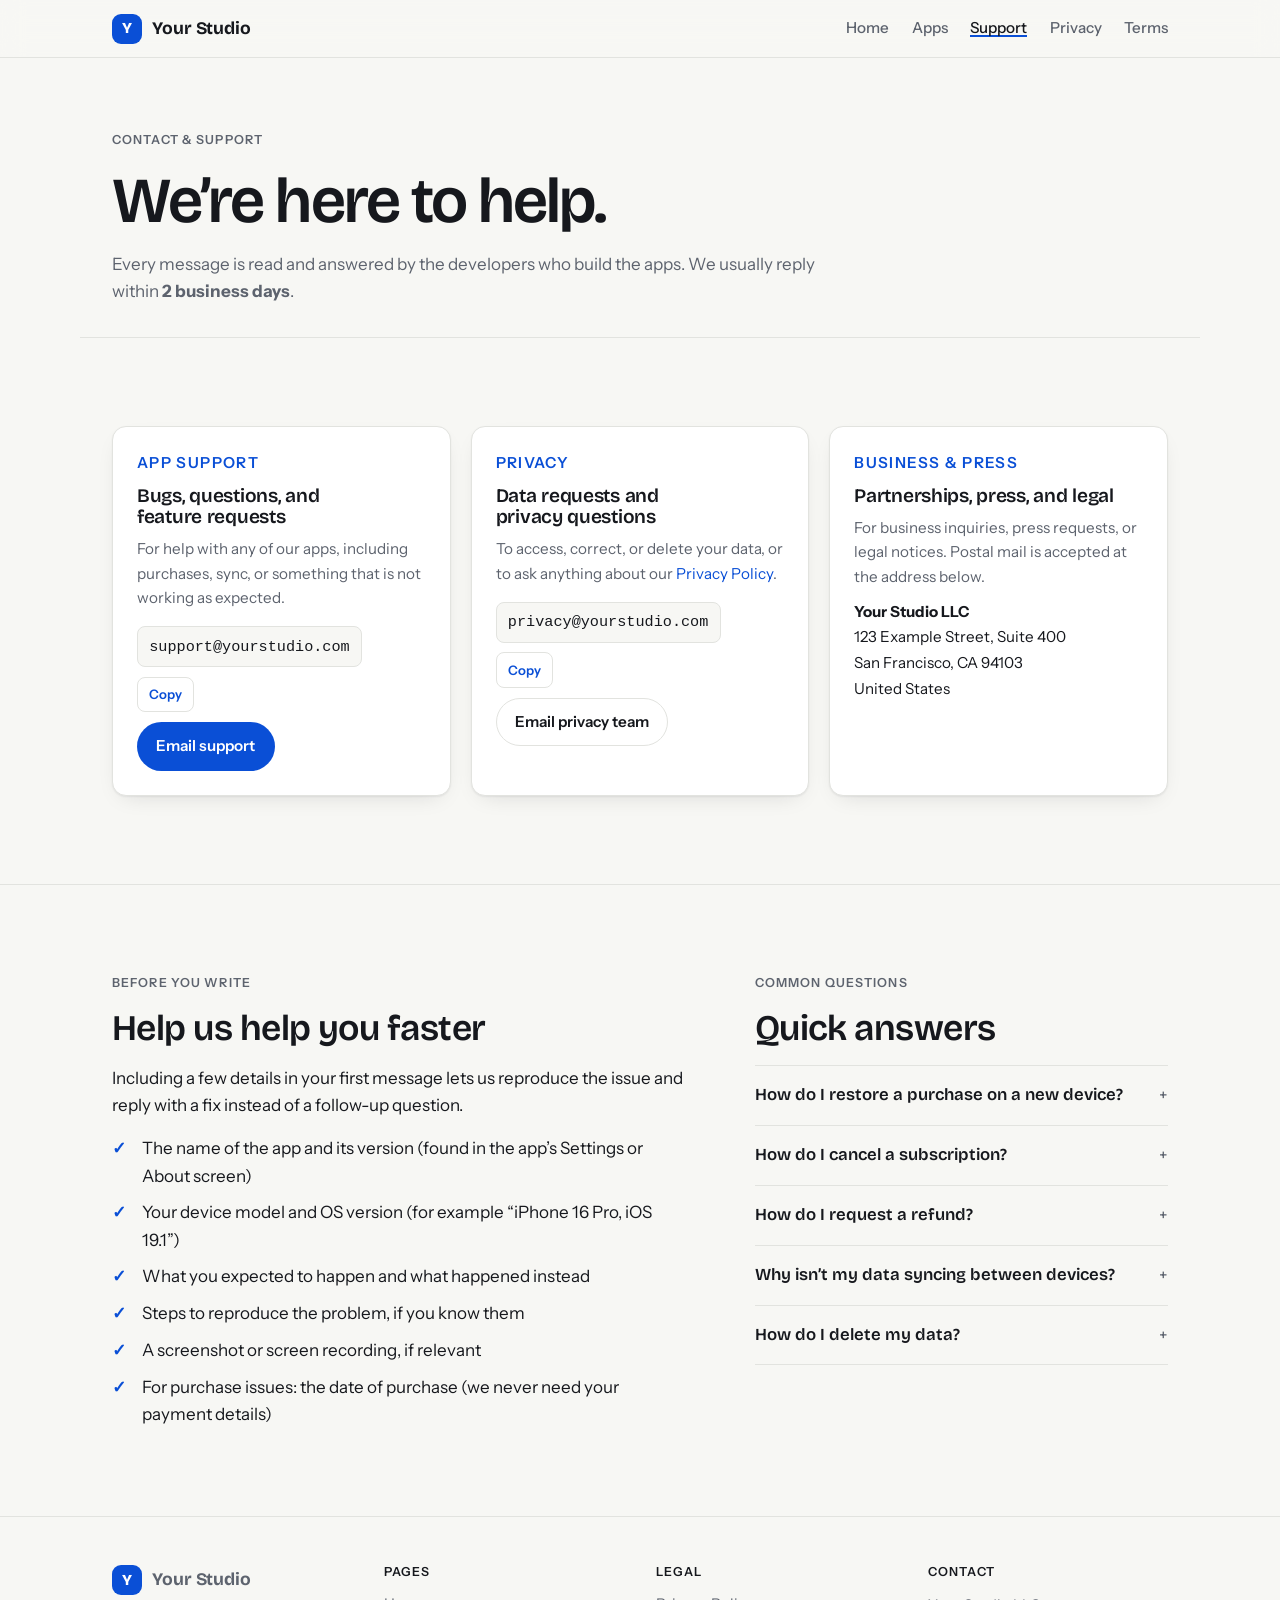
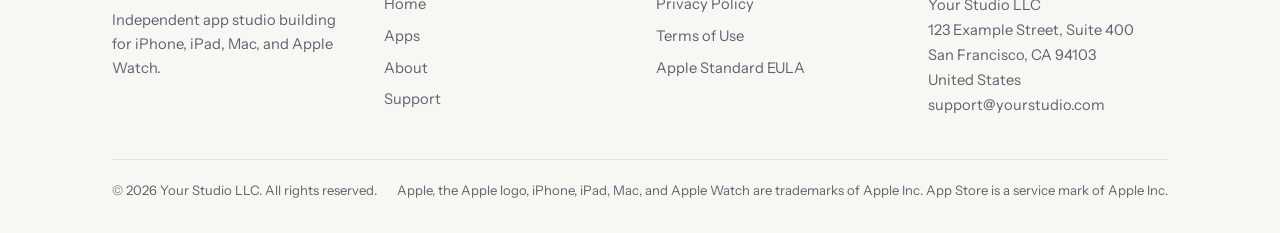
==== contact.html @ 103ea12a "Developer website: home, privacy policy, terms of use, contact Co-Authored-By: Claude Fable 5.1 <nor" ====
<!doctype html>
<html lang="en">
<head>
<meta charset="utf-8">
<meta name="viewport" content="width=device-width, initial-scale=1, viewport-fit=cover">
<title>Contact &amp; Support · Your Studio</title>
<meta name="description" content="Get support for Your Studio apps, report a bug, request a feature, or contact us about privacy and business inquiries.">
<link rel="preconnect" href="https://fonts.googleapis.com">
<link rel="preconnect" href="https://fonts.gstatic.com" crossorigin>
<link rel="stylesheet" href="https://fonts.googleapis.com/css2?family=Bricolage+Grotesque:opsz,wght@12..96,500;12..96,600;12..96,700;12..96,800&family=Instrument+Sans:ital,wght@0,400;0,500;0,600;1,400&display=swap">
<link rel="stylesheet" href="assets/styles.css">
</head>
<body>

<header class="site-header">
  <div class="wrap nav">
    <a class="brand" href="index.html"><span class="brand-mark" aria-hidden="true">Y</span><span data-site="name">Your Studio</span></a>
    <nav aria-label="Primary">
      <ul class="nav-links">
        <li><a href="index.html">Home</a></li>
        <li><a href="index.html#apps">Apps</a></li>
        <li><a href="contact.html">Support</a></li>
        <li><a href="privacy.html">Privacy</a></li>
        <li><a href="terms.html">Terms</a></li>
      </ul>
    </nav>
  </div>
</header>

<main id="main">
  <div class="wrap doc-header">
    <p class="eyebrow">Contact &amp; Support</p>
    <h1>We’re here to help.</h1>
    <p class="muted">Every message is read and answered by the developers who build the apps. We usually reply within <strong data-site="responseTime">2 business days</strong>.</p>
  </div>

  <section class="section">
    <div class="wrap">
      <div class="contact-grid">
        <div class="contact-card">
          <p class="eyebrow">App Support</p>
          <h2>Bugs, questions, and feature requests</h2>
          <p>For help with any of our apps, including purchases, sync, or something that is not working as expected.</p>
          <div class="email-row">
            <span class="email" id="email-support" data-site="supportEmail">support@yourstudio.com</span>
            <button class="copy" type="button" data-copy="email-support">Copy</button>
          </div>
          <p><a class="btn btn-primary" data-site-href="supportEmail" data-scheme="mailto" href="mailto:support@yourstudio.com">Email support</a></p>
        </div>

        <div class="contact-card">
          <p class="eyebrow">Privacy</p>
          <h2>Data requests and privacy questions</h2>
          <p>To access, correct, or delete your data, or to ask anything about our <a href="privacy.html">Privacy Policy</a>.</p>
          <div class="email-row">
            <span class="email" id="email-privacy" data-site="privacyEmail">privacy@yourstudio.com</span>
            <button class="copy" type="button" data-copy="email-privacy">Copy</button>
          </div>
          <p><a class="btn btn-ghost" data-site-href="privacyEmail" data-scheme="mailto" href="mailto:privacy@yourstudio.com">Email privacy team</a></p>
        </div>

        <div class="contact-card">
          <p class="eyebrow">Business &amp; Press</p>
          <h2>Partnerships, press, and legal</h2>
          <p>For business inquiries, press requests, or legal notices. Postal mail is accepted at the address below.</p>
          <address style="font-style:normal; line-height:1.7; font-size:.95rem">
            <strong data-site="legalName">Your Studio LLC</strong><br>
            <span data-site="address">123 Example Street, Suite 400</span><br>
            <span data-site="city">San Francisco, CA 94103</span><br>
            <span data-site="country">United States</span>
            <span data-site-if="phone"><br>Phone: <a data-site-href="phone" data-scheme="tel" href="tel:"><span data-site="phone"></span></a></span>
          </address>
        </div>
      </div>
    </div>
  </section>

  <section class="section">
    <div class="wrap two-col">
      <div class="prose">
        <p class="eyebrow">Before You Write</p>
        <h2>Help us help you faster</h2>
        <p>Including a few details in your first message lets us reproduce the issue and reply with a fix instead of a follow-up question.</p>
        <ul class="checklist">
          <li>The name of the app and its version (found in the app’s Settings or About screen)</li>
          <li>Your device model and OS version (for example “iPhone 16 Pro, iOS 19.1”)</li>
          <li>What you expected to happen and what happened instead</li>
          <li>Steps to reproduce the problem, if you know them</li>
          <li>A screenshot or screen recording, if relevant</li>
          <li>For purchase issues: the date of purchase (we never need your payment details)</li>
        </ul>
      </div>
      <div class="prose">
        <p class="eyebrow">Common Questions</p>
        <h2>Quick answers</h2>
        <div class="faq">
          <details>
            <summary>How do I restore a purchase on a new device?</summary>
            <p>Make sure you are signed in with the same Apple ID used for the original purchase, then open the app’s settings and tap “Restore Purchases”. Subscriptions and one-time purchases are tied to your Apple ID, not your device.</p>
          </details>
          <details>
            <summary>How do I cancel a subscription?</summary>
            <p>Subscriptions are managed by Apple. On your device, open Settings, tap your name, then Subscriptions, select the app, and choose Cancel. You will keep access until the end of the current billing period.</p>
          </details>
          <details>
            <summary>How do I request a refund?</summary>
            <p>Apple processes all refunds for App Store purchases. Visit <a href="https://reportaproblem.apple.com" rel="noopener">reportaproblem.apple.com</a>, sign in with your Apple ID, and select the purchase. We are not able to issue refunds directly, but let us know if we can help with anything.</p>
          </details>
          <details>
            <summary>Why isn’t my data syncing between devices?</summary>
            <p>Check that iCloud Drive is enabled on every device, that the app is allowed to use iCloud in Settings → your name → iCloud, and that both devices are signed in to the same Apple ID and connected to the internet. If it still does not sync, email us the details and we will investigate.</p>
          </details>
          <details>
            <summary>How do I delete my data?</summary>
            <p>Deleting the app removes its data from your device. To remove iCloud data, go to Settings → your name → iCloud → Manage Account Storage, select the app, and choose Delete Data. Full instructions are in our <a href="privacy.html#deletion">Privacy Policy</a>.</p>
          </details>
        </div>
      </div>
    </div>
  </section>
</main>

<footer class="site-footer">
  <div class="wrap">
    <div class="footer-grid">
      <div>
        <a class="brand" href="index.html"><span class="brand-mark" aria-hidden="true">Y</span><span data-site="name">Your Studio</span></a>
        <p style="margin-top:.9rem; max-width:32ch" data-site="tagline">Independent app studio building for iPhone, iPad, Mac, and Apple Watch.</p>
      </div>
      <div>
        <h4>Pages</h4>
        <ul>
          <li><a href="index.html">Home</a></li>
          <li><a href="index.html#apps">Apps</a></li>
          <li><a href="index.html#about">About</a></li>
          <li><a href="contact.html">Support</a></li>
        </ul>
      </div>
      <div>
        <h4>Legal</h4>
        <ul>
          <li><a href="privacy.html">Privacy Policy</a></li>
          <li><a href="terms.html">Terms of Use</a></li>
          <li><a href="https://www.apple.com/legal/internet-services/itunes/dev/stdeula/" rel="noopener">Apple Standard EULA</a></li>
        </ul>
      </div>
      <div>
        <h4>Contact</h4>
        <address>
          <span data-site="legalName">Your Studio LLC</span><br>
          <span data-site="address">123 Example Street, Suite 400</span><br>
          <span data-site="city">San Francisco, CA 94103</span><br>
          <span data-site="country">United States</span><br>
          <a data-site-href="supportEmail" data-scheme="mailto" href="mailto:support@yourstudio.com"><span data-site="supportEmail">support@yourstudio.com</span></a>
        </address>
      </div>
    </div>
    <div class="footer-bottom">
      <p>© <span data-year>2026</span> <span data-site="legalName">Your Studio LLC</span>. All rights reserved.</p>
      <p>Apple, the Apple logo, iPhone, iPad, Mac, and Apple Watch are trademarks of Apple Inc. App Store is a service mark of Apple Inc.</p>
    </div>
  </div>
</footer>

<script src="assets/site.config.js"></script>
<script src="assets/site.js"></script>
</body>
</html>
---- assets/styles.css ----
/* Layout concept: a quiet, product-grade studio site. Generous left-aligned type,
   a single azure accent, hairline rules for structure, cards only where an object
   (an app) is being presented. Legal pages use a sticky table of contents. */
:root {
  --bg: #f7f7f4;
  --surface: #ffffff;
  --fg: #16181d;
  --muted: #5d636e;
  --line: #e2e3df;
  --accent: #0a4fd6;
  --accent-ink: #ffffff;
  --accent-soft: #e8efff;
  --shadow: 0 1px 2px rgba(22, 24, 29, .06), 0 8px 24px -12px rgba(22, 24, 29, .18);

  --font-display: "Bricolage Grotesque", "Avenir Next", "Helvetica Neue", Arial, sans-serif;
  --font-body: "Instrument Sans", -apple-system, BlinkMacSystemFont, "Segoe UI", Roboto, sans-serif;
  --font-mono: "SF Mono", ui-monospace, Menlo, Consolas, monospace;

  --measure: 66ch;
  --radius: 14px;
  color-scheme: light;
}
@media (prefers-color-scheme: dark) {
  :root:not([data-theme="light"]) {
    --bg: #0f1115; --surface: #171a20; --fg: #eceef1; --muted: #9aa1ad; --line: #272b33;
    --accent: #6f9bff; --accent-ink: #0b1430; --accent-soft: #182341;
    --shadow: 0 1px 2px rgba(0,0,0,.4), 0 8px 24px -12px rgba(0,0,0,.6);
    color-scheme: dark;
  }
}
:root[data-theme="dark"] {
  --bg: #0f1115; --surface: #171a20; --fg: #eceef1; --muted: #9aa1ad; --line: #272b33;
  --accent: #6f9bff; --accent-ink: #0b1430; --accent-soft: #182341;
  --shadow: 0 1px 2px rgba(0,0,0,.4), 0 8px 24px -12px rgba(0,0,0,.6);
  color-scheme: dark;
}

*, *::before, *::after { box-sizing: border-box; }
html { -webkit-text-size-adjust: 100%; scroll-behavior: smooth; }
@media (prefers-reduced-motion: reduce) { html { scroll-behavior: auto; } *, *::before, *::after { transition: none !important; animation: none !important; } }
body {
  margin: 0;
  background: var(--bg);
  color: var(--fg);
  font-family: var(--font-body);
  font-size: 1.0625rem;
  line-height: 1.6;
  -webkit-font-smoothing: antialiased;
}
img, svg { max-width: 100%; display: block; }
a { color: var(--accent); text-decoration: none; }
a:hover { text-decoration: underline; text-underline-offset: .15em; }
:focus-visible { outline: 2px solid var(--accent); outline-offset: 3px; border-radius: 4px; }
h1, h2, h3, h4 { font-family: var(--font-display); line-height: 1.12; letter-spacing: -.015em; margin: 0; text-wrap: balance; font-weight: 600; }
h1 { font-size: clamp(2.25rem, 5.5vw, 4rem); letter-spacing: -.03em; }
h2 { font-size: clamp(1.6rem, 3vw, 2.25rem); }
h3 { font-size: 1.2rem; }
p { margin: 0; max-width: var(--measure); }
.eyebrow { font-family: var(--font-body); font-size: .78rem; font-weight: 600; letter-spacing: .09em; text-transform: uppercase; color: var(--muted); }
.muted { color: var(--muted); }
.wrap {
  max-width: 1120px; margin: 0 auto;
  padding-left: max(16px, env(safe-area-inset-left, 0px));
  padding-right: max(16px, env(safe-area-inset-right, 0px));
}
@media (min-width: 720px) { .wrap { padding-left: max(32px, env(safe-area-inset-left, 0px)); padding-right: max(32px, env(safe-area-inset-right, 0px)); } }

/* Header */
.site-header { position: sticky; top: env(safe-area-inset-top, 0px); z-index: 20; background: color-mix(in srgb, var(--bg) 88%, transparent); backdrop-filter: saturate(1.4) blur(12px); -webkit-backdrop-filter: saturate(1.4) blur(12px); border-bottom: 1px solid var(--line); }
body::before { content: ""; position: fixed; inset: 0 0 auto; height: env(safe-area-inset-top, 0px); z-index: 30; background: var(--bg); }
.nav { display: flex; align-items: center; justify-content: space-between; gap: 1rem 1.5rem; flex-wrap: wrap; padding-block: .85rem; }
.brand { display: inline-flex; align-items: center; gap: .65rem; color: var(--fg); font-family: var(--font-display); font-weight: 700; font-size: 1.1rem; letter-spacing: -.01em; }
.brand:hover { text-decoration: none; }
.brand-mark { width: 30px; height: 30px; border-radius: 9px; background: var(--accent); color: var(--accent-ink); display: grid; place-items: center; font-weight: 800; font-size: .95rem; flex: none; }
.nav-links { display: flex; gap: .25rem 1.4rem; flex-wrap: wrap; list-style: none; margin: 0; padding: 0; font-size: .95rem; }
.nav-links a { color: var(--muted); font-weight: 500; }
.nav-links a:hover, .nav-links a[aria-current="page"] { color: var(--fg); text-decoration: none; }
.nav-links a[aria-current="page"] { box-shadow: inset 0 -2px 0 var(--accent); }

/* Buttons */
.btn { display: inline-flex; align-items: center; gap: .5rem; padding: .7rem 1.15rem; border-radius: 999px; font-weight: 600; font-size: .95rem; border: 1px solid transparent; transition: background .15s, border-color .15s, transform .15s; cursor: pointer; font-family: inherit; }
.btn:hover { text-decoration: none; transform: translateY(-1px); }
.btn-primary { background: var(--accent); color: var(--accent-ink); }
.btn-primary:hover { background: color-mix(in srgb, var(--accent) 88%, var(--fg)); }
.btn-ghost { background: transparent; color: var(--fg); border-color: var(--line); }
.btn-ghost:hover { border-color: var(--muted); background: var(--surface); }
.btn svg { width: 16px; height: 16px; }

/* Sections */
.section { padding-block: clamp(3rem, 7vw, 5.5rem); }
.section + .section { border-top: 1px solid var(--line); }
.section-head { display: grid; gap: .75rem; margin-bottom: 2.25rem; }

/* Hero */
.hero { padding-block: clamp(3.5rem, 9vw, 7rem) clamp(3rem, 7vw, 5rem); display: grid; gap: 1.5rem; }
.hero p.lede { font-size: 1.25rem; color: var(--muted); max-width: 54ch; }
.hero-actions { display: flex; gap: .75rem; flex-wrap: wrap; margin-top: .5rem; }
.platforms { display: flex; gap: .5rem 1.75rem; flex-wrap: wrap; margin-top: 1.5rem; padding-top: 1.5rem; border-top: 1px solid var(--line); list-style: none; padding-left: 0; font-size: .92rem; color: var(--muted); }
.platforms li { display: inline-flex; align-items: center; gap: .5rem; }
.platforms li::before { content: ""; width: 6px; height: 6px; border-radius: 50%; background: var(--accent); }

/* Apps */
.app-grid { display: grid; gap: 1.25rem; grid-template-columns: repeat(auto-fill, minmax(min(100%, 300px), 1fr)); }
.app-card { background: var(--surface); border: 1px solid var(--line); border-radius: var(--radius); padding: 1.5rem; display: grid; gap: 1rem; grid-template-rows: auto 1fr auto; box-shadow: var(--shadow); min-width: 0; }
.app-top { display: flex; gap: 1rem; align-items: center; }
.app-icon { width: 64px; height: 64px; border-radius: 16px; flex: none; display: grid; place-items: center; color: #fff; font-family: var(--font-display); font-weight: 800; font-size: 1.6rem; box-shadow: inset 0 0 0 1px rgba(255,255,255,.25); }
.app-icon.a { background: linear-gradient(145deg, #1b6cff, #7b3dff); }
.app-icon.b { background: linear-gradient(145deg, #0fa37f, #0f6bd6); }
.app-icon.c { background: linear-gradient(145deg, #ff7a3d, #ff3d7a); }
.app-card h3 { margin-bottom: .15rem; }
.app-meta { font-size: .85rem; color: var(--muted); }
.app-card p { font-size: .98rem; color: var(--muted); }
.tags { display: flex; gap: .4rem; flex-wrap: wrap; list-style: none; margin: 0; padding: 0; }
.tags li { font-size: .75rem; font-weight: 600; letter-spacing: .03em; padding: .2rem .6rem; border-radius: 999px; background: var(--accent-soft); color: var(--accent); }
.app-links { display: flex; gap: 1rem; flex-wrap: wrap; font-size: .92rem; font-weight: 600; padding-top: .5rem; border-top: 1px solid var(--line); }

/* About */
.two-col { display: grid; gap: 2.5rem; grid-template-columns: 1fr; align-items: start; }
@media (min-width: 860px) { .two-col { grid-template-columns: minmax(0, 1.4fr) minmax(0, 1fr); gap: 4rem; } }
.prose { display: grid; gap: 1rem; }
.facts { margin: 0; border-top: 1px solid var(--line); }
.facts div { display: grid; grid-template-columns: 9rem 1fr; gap: 1rem; padding: .85rem 0; border-bottom: 1px solid var(--line); font-size: .95rem; }
.facts dt { color: var(--muted); }
.facts dd { margin: 0; font-weight: 500; min-width: 0; overflow-wrap: anywhere; }

/* Principles list */
.principles { display: grid; gap: 1.5rem; grid-template-columns: repeat(auto-fit, minmax(min(100%, 240px), 1fr)); list-style: none; margin: 0; padding: 0; }
.principles li { display: grid; gap: .5rem; padding-top: 1rem; border-top: 2px solid var(--fg); }
.principles h3 { font-size: 1.05rem; }
.principles p { font-size: .95rem; color: var(--muted); }

/* CTA band */
.cta { background: var(--surface); border: 1px solid var(--line); border-radius: var(--radius); padding: clamp(1.5rem, 4vw, 2.75rem); display: flex; justify-content: space-between; align-items: center; gap: 1.5rem; flex-wrap: wrap; }
.cta h2 { font-size: 1.5rem; }
.cta p { color: var(--muted); }

/* Footer */
.site-footer { border-top: 1px solid var(--line); padding-block: 3rem 2rem; font-size: .92rem; color: var(--muted); }
.footer-grid { display: grid; gap: 2rem; grid-template-columns: repeat(auto-fit, minmax(min(100%, 200px), 1fr)); }
.footer-grid h4 { font-family: var(--font-body); font-size: .78rem; letter-spacing: .09em; text-transform: uppercase; color: var(--fg); margin-bottom: .9rem; }
.footer-grid ul { list-style: none; margin: 0; padding: 0; display: grid; gap: .5rem; }
.footer-grid a { color: var(--muted); }
.footer-grid a:hover { color: var(--fg); }
.footer-grid address { font-style: normal; line-height: 1.7; }
.footer-bottom { margin-top: 2.5rem; padding-top: 1.25rem; border-top: 1px solid var(--line); display: flex; justify-content: space-between; gap: 1rem; flex-wrap: wrap; font-size: .82rem; }
.footer-bottom p { max-width: none; }

/* Legal / document pages */
.doc-header { padding-block: clamp(2.5rem, 6vw, 4.5rem) 2rem; border-bottom: 1px solid var(--line); display: grid; gap: .9rem; }
.doc-header .meta { display: flex; gap: .5rem 1.5rem; flex-wrap: wrap; font-size: .9rem; color: var(--muted); }
.doc-layout { display: grid; gap: 3rem; grid-template-columns: 1fr; padding-block: 2.5rem 4rem; }
@media (min-width: 900px) { .doc-layout { grid-template-columns: 240px minmax(0, 1fr); gap: 4rem; } }
.toc { position: sticky; top: calc(env(safe-area-inset-top, 0px) + 5rem); align-self: start; font-size: .9rem; }
.toc h2 { font-family: var(--font-body); font-size: .78rem; letter-spacing: .09em; text-transform: uppercase; color: var(--muted); margin-bottom: .9rem; }
.toc ol { list-style: none; margin: 0; padding: 0; display: grid; gap: .45rem; border-left: 1px solid var(--line); }
.toc a { color: var(--muted); display: block; padding: .1rem 0 .1rem .9rem; margin-left: -1px; border-left: 2px solid transparent; }
.toc a:hover { color: var(--fg); text-decoration: none; }
.toc a.active { color: var(--accent); border-left-color: var(--accent); }
@media (max-width: 899px) { .toc { position: static; } .toc ol { display: grid; grid-template-columns: 1fr 1fr; gap: .35rem 1rem; } }
.doc { display: grid; gap: 2.25rem; min-width: 0; }
.doc section { display: grid; gap: .9rem; scroll-margin-top: calc(env(safe-area-inset-top, 0px) + 5.5rem); }
.doc h2 { font-size: 1.45rem; }
.doc h3 { font-size: 1.05rem; margin-top: .25rem; }
.doc p, .doc li { max-width: var(--measure); color: var(--fg); }
.doc ul, .doc ol { margin: 0; padding-left: 1.3rem; display: grid; gap: .45rem; }
.doc strong { font-weight: 600; }
.summary { background: var(--accent-soft); border-radius: var(--radius); padding: 1.35rem 1.5rem; display: grid; gap: .6rem; }
.summary h2 { font-size: 1rem; color: var(--accent); }
.summary ul { padding-left: 1.2rem; }
.summary li { font-size: .97rem; }
.table-wrap { overflow-x: auto; border: 1px solid var(--line); border-radius: 10px; }
table { border-collapse: collapse; width: 100%; min-width: 560px; font-size: .92rem; background: var(--surface); }
th, td { text-align: left; padding: .75rem .9rem; border-bottom: 1px solid var(--line); vertical-align: top; }
th { font-weight: 600; font-size: .78rem; letter-spacing: .06em; text-transform: uppercase; color: var(--muted); background: var(--bg); }
tr:last-child td { border-bottom: 0; }

/* Contact page */
.contact-grid { display: grid; gap: 1.25rem; grid-template-columns: repeat(auto-fit, minmax(min(100%, 280px), 1fr)); }
.contact-card { background: var(--surface); border: 1px solid var(--line); border-radius: var(--radius); padding: 1.5rem; display: grid; gap: .6rem; align-content: start; box-shadow: var(--shadow); min-width: 0; }
.contact-card .eyebrow { color: var(--accent); }
.contact-card h2 { font-size: 1.2rem; }
.contact-card p { font-size: .95rem; color: var(--muted); }
.email-row { display: flex; align-items: center; gap: .6rem; flex-wrap: wrap; margin-top: .4rem; }
.email { font-family: var(--font-mono); font-size: .95rem; color: var(--fg); background: var(--bg); border: 1px solid var(--line); padding: .45rem .7rem; border-radius: 8px; user-select: all; overflow-wrap: anywhere; }
.copy { font: inherit; font-size: .82rem; font-weight: 600; color: var(--accent); background: transparent; border: 1px solid var(--line); border-radius: 8px; padding: .4rem .7rem; cursor: pointer; }
.copy:hover { border-color: var(--accent); }
.checklist { list-style: none; margin: 0; padding: 0; display: grid; gap: .6rem; }
.checklist li { display: grid; grid-template-columns: 1.4rem 1fr; gap: .5rem; align-items: start; }
.checklist li::before { content: "✓"; color: var(--accent); font-weight: 700; }
.faq { display: grid; gap: 0; border-top: 1px solid var(--line); }
.faq details { border-bottom: 1px solid var(--line); }
.faq summary { cursor: pointer; padding: 1rem 0; font-weight: 600; font-family: var(--font-display); font-size: 1.05rem; list-style: none; display: flex; justify-content: space-between; gap: 1rem; }
.faq summary::-webkit-details-marker { display: none; }
.faq summary::after { content: "+"; color: var(--muted); font-weight: 400; }
.faq details[open] summary::after { content: "–"; }
.faq details p { padding-bottom: 1.1rem; color: var(--muted); }
.notice { font-size: .85rem; color: var(--muted); border-left: 2px solid var(--line); padding-left: 1rem; }
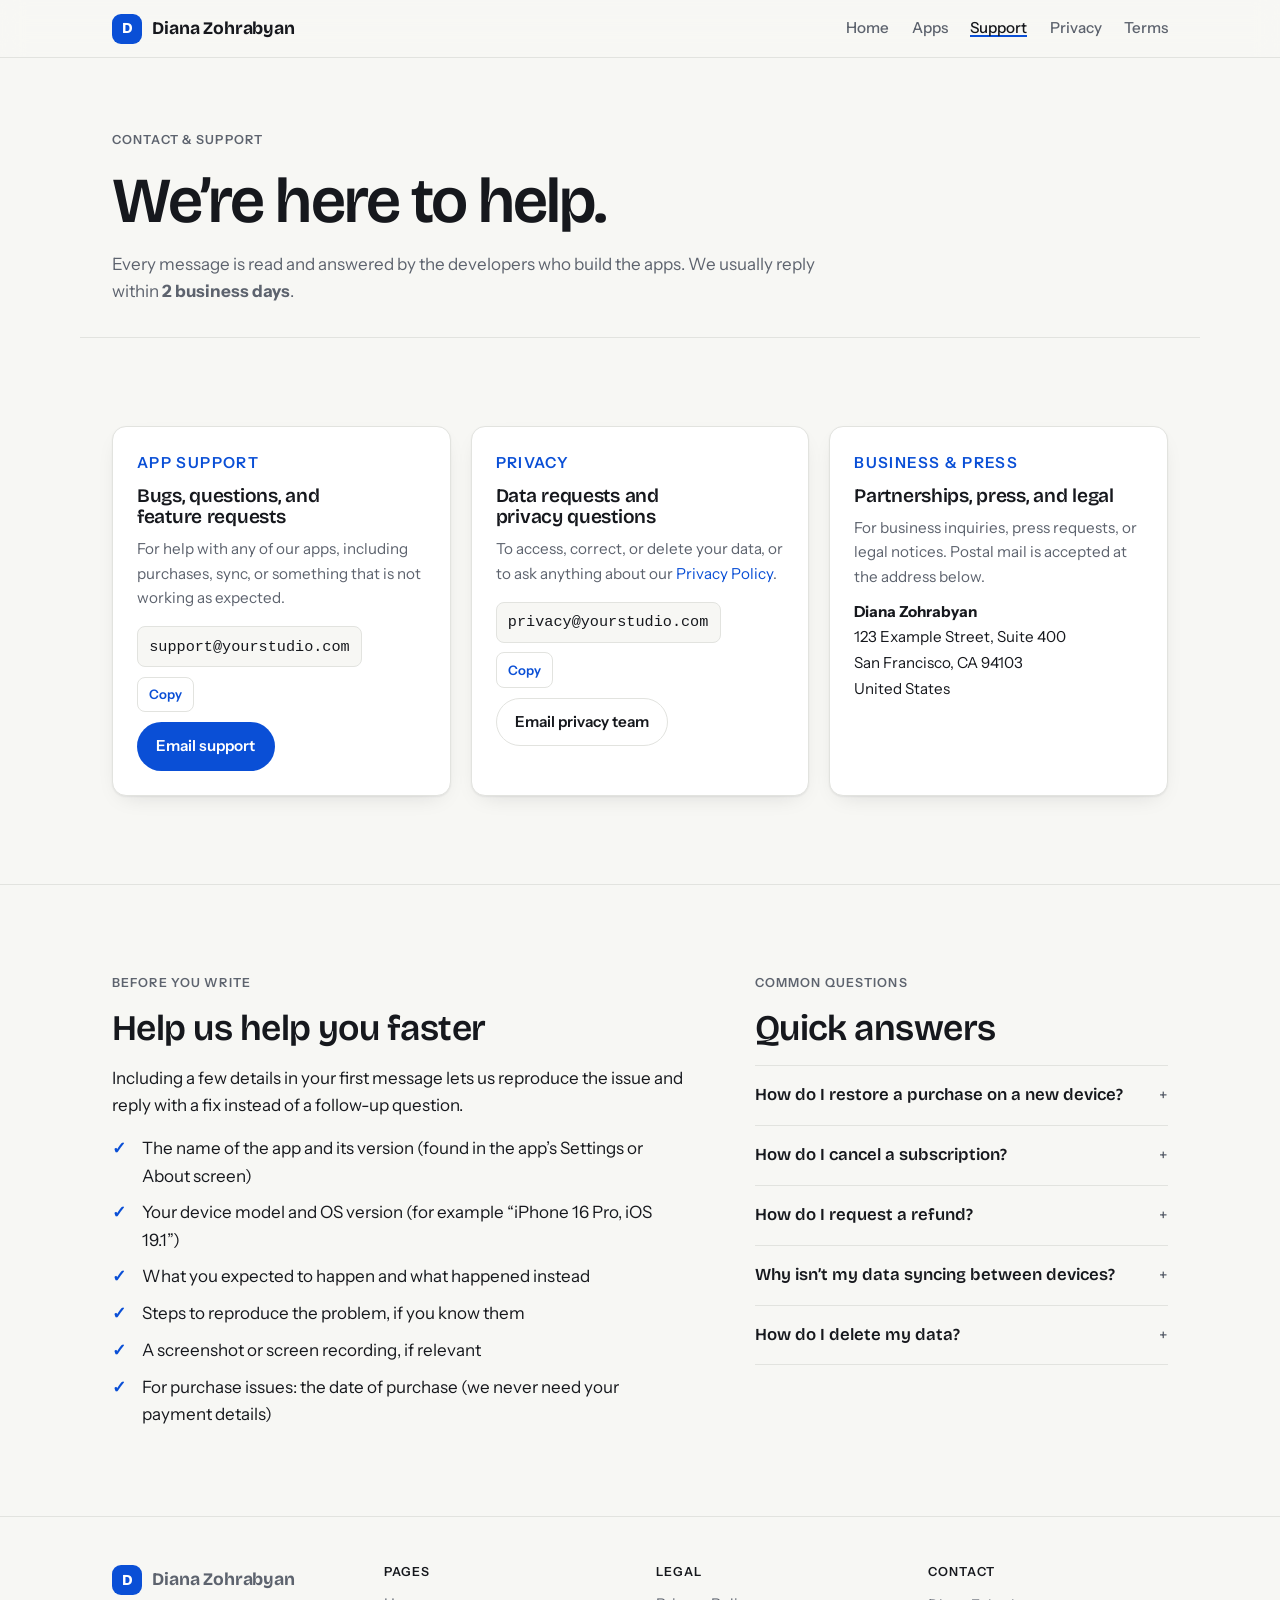
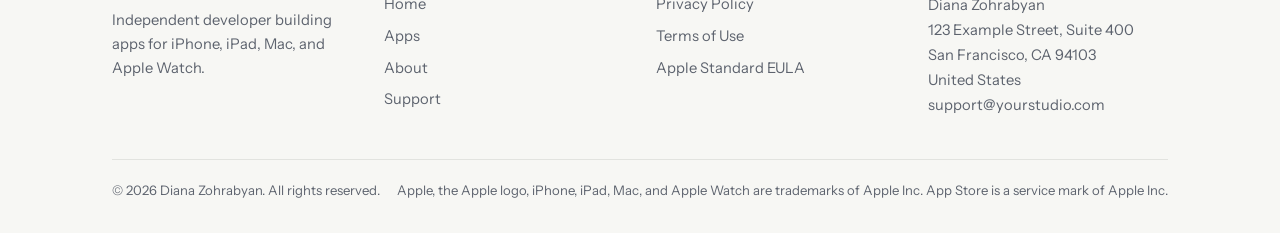
==== commit cf325e40: "Set developer name to Diana Zohrabyan Co-Authored-By: Claude Fable 5.1 <noreply@anthropic.com>" ====
--- a/contact.html
+++ b/contact.html
@@ -3,8 +3,8 @@
 <head>
 <meta charset="utf-8">
 <meta name="viewport" content="width=device-width, initial-scale=1, viewport-fit=cover">
-<title>Contact &amp; Support · Your Studio</title>
-<meta name="description" content="Get support for Your Studio apps, report a bug, request a feature, or contact us about privacy and business inquiries.">
+<title>Contact &amp; Support · Diana Zohrabyan</title>
+<meta name="description" content="Get support for Diana Zohrabyan apps, report a bug, request a feature, or contact us about privacy and business inquiries.">
 <link rel="preconnect" href="https://fonts.googleapis.com">
 <link rel="preconnect" href="https://fonts.gstatic.com" crossorigin>
 <link rel="stylesheet" href="https://fonts.googleapis.com/css2?family=Bricolage+Grotesque:opsz,wght@12..96,500;12..96,600;12..96,700;12..96,800&family=Instrument+Sans:ital,wght@0,400;0,500;0,600;1,400&display=swap">
@@ -14,7 +14,7 @@
 
 <header class="site-header">
   <div class="wrap nav">
-    <a class="brand" href="index.html"><span class="brand-mark" aria-hidden="true">Y</span><span data-site="name">Your Studio</span></a>
+    <a class="brand" href="index.html"><span class="brand-mark" aria-hidden="true">D</span><span data-site="name">Diana Zohrabyan</span></a>
     <nav aria-label="Primary">
       <ul class="nav-links">
         <li><a href="index.html">Home</a></li>
@@ -64,7 +64,7 @@
           <h2>Partnerships, press, and legal</h2>
           <p>For business inquiries, press requests, or legal notices. Postal mail is accepted at the address below.</p>
           <address style="font-style:normal; line-height:1.7; font-size:.95rem">
-            <strong data-site="legalName">Your Studio LLC</strong><br>
+            <strong data-site="legalName">Diana Zohrabyan</strong><br>
             <span data-site="address">123 Example Street, Suite 400</span><br>
             <span data-site="city">San Francisco, CA 94103</span><br>
             <span data-site="country">United States</span>
@@ -124,8 +124,8 @@
   <div class="wrap">
     <div class="footer-grid">
       <div>
-        <a class="brand" href="index.html"><span class="brand-mark" aria-hidden="true">Y</span><span data-site="name">Your Studio</span></a>
-        <p style="margin-top:.9rem; max-width:32ch" data-site="tagline">Independent app studio building for iPhone, iPad, Mac, and Apple Watch.</p>
+        <a class="brand" href="index.html"><span class="brand-mark" aria-hidden="true">D</span><span data-site="name">Diana Zohrabyan</span></a>
+        <p style="margin-top:.9rem; max-width:32ch" data-site="tagline">Independent developer building apps for iPhone, iPad, Mac, and Apple Watch.</p>
       </div>
       <div>
         <h4>Pages</h4>
@@ -147,7 +147,7 @@
       <div>
         <h4>Contact</h4>
         <address>
-          <span data-site="legalName">Your Studio LLC</span><br>
+          <span data-site="legalName">Diana Zohrabyan</span><br>
           <span data-site="address">123 Example Street, Suite 400</span><br>
           <span data-site="city">San Francisco, CA 94103</span><br>
           <span data-site="country">United States</span><br>
@@ -156,7 +156,7 @@
       </div>
     </div>
     <div class="footer-bottom">
-      <p>© <span data-year>2026</span> <span data-site="legalName">Your Studio LLC</span>. All rights reserved.</p>
+      <p>© <span data-year>2026</span> <span data-site="legalName">Diana Zohrabyan</span>. All rights reserved.</p>
       <p>Apple, the Apple logo, iPhone, iPad, Mac, and Apple Watch are trademarks of Apple Inc. App Store is a service mark of Apple Inc.</p>
     </div>
   </div>
